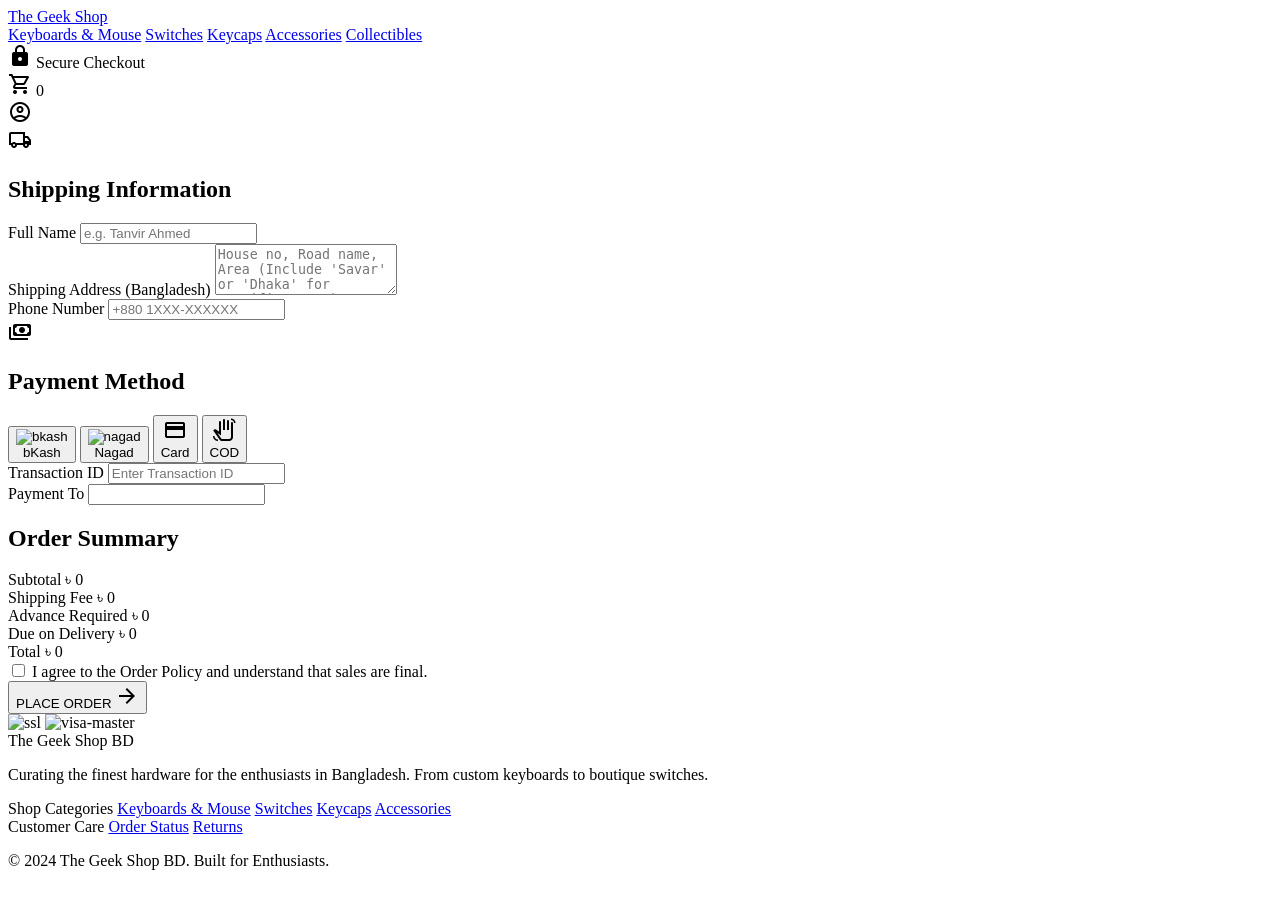
==== checkout.html @ cfc339fc "Add files via upload" ====
<!DOCTYPE html>

<html class="dark" lang="en"><head>
<meta charset="utf-8"/>
<meta content="width=device-width, initial-scale=1.0" name="viewport"/>
<link href="https://fonts.googleapis.com/css2?family=Space+Grotesk:wght@300;400;500;600;700&amp;family=Inter:wght@300;400;500;600;700&amp;display=swap" rel="stylesheet"/>
<link href="https://fonts.googleapis.com/css2?family=Material+Symbols+Outlined:wght,FILL@100..700,0..1&amp;display=swap" rel="stylesheet"/>
<script src="https://cdn.tailwindcss.com?plugins=forms,container-queries"></script>
<script id="tailwind-config">
      tailwind.config = {
        darkMode: "class",
        theme: {
          extend: {
            colors: {
              "on-secondary": "#00363f",
              "primary-container": "#bd00ff",
              "surface-bright": "#393939",
              "tertiary": "#c4c5db",
              "surface-dim": "#131313",
              "inverse-on-surface": "#313030",
              "surface-container-low": "#1c1b1b",
              "background": "#131313",
              "on-secondary-fixed-variant": "#004e5a",
              "on-error-container": "#ffdad6",
              "on-tertiary-fixed": "#181a2b",
              "surface-container-lowest": "#0e0e0e",
              "on-tertiary-container": "#fffeff",
              "on-secondary-fixed": "#001f25",
              "tertiary-fixed-dim": "#c4c5db",
              "tertiary-fixed": "#e1e1f7",
              "error-container": "#93000a",
              "primary": "#ecb2ff",
              "surface-container": "#20201f",
              "primary-fixed": "#f8d8ff",
              "inverse-primary": "#9900cf",
              "secondary-fixed": "#a5eeff",
              "on-primary-fixed-variant": "#74009f",
              "on-secondary-container": "#005f6d",
              "on-background": "#e5e2e1",
              "on-surface-variant": "#d4c0d7",
              "primary-fixed-dim": "#ecb2ff",
              "on-primary-fixed": "#320047",
              "secondary": "#b9f1ff",
              "outline-variant": "#514255",
              "surface-container-high": "#2a2a2a",
              "surface-container-highest": "#353535",
              "inverse-surface": "#e5e2e1",
              "surface-variant": "#353535",
              "surface-tint": "#ecb2ff",
              "secondary-fixed-dim": "#00daf8",
              "secondary-container": "#00e0ff",
              "on-surface": "#e5e2e1",
              "on-primary-container": "#ffffff",
              "on-tertiary-fixed-variant": "#444558",
              "error": "#ffb4ab",
              "on-error": "#690005",
              "on-primary": "#520071",
              "outline": "#9d8ba0",
              "on-tertiary": "#2d2f40",
              "surface": "#131313",
              "tertiary-container": "#737488"
            },
            fontFamily: {
              "headline": ["Space Grotesk"],
              "body": ["Inter"],
              "label": ["Inter"]
            },
            borderRadius: {"DEFAULT": "0.25rem", "lg": "0.5rem", "xl": "0.75rem", "full": "9999px"},
          },
        },
      }
    </script>
<style>
      .material-symbols-outlined {
        font-variation-settings: 'FILL' 0, 'wght' 400, 'GRAD' 0, 'opsz' 24;
      }
      ::-webkit-scrollbar { width: 6px; }
      ::-webkit-scrollbar-track { background: #131313; }
      ::-webkit-scrollbar-thumb { background: #353535; border-radius: 10px; }
      
      .payment-method-btn.active {
        border-color: #ecb2ff !important;
        border-width: 2px !important;
      }
      .payment-method-btn.active span.material-symbols-outlined,
      .payment-method-btn.active span.text-xs {
        color: #ecb2ff !important;
      }
    </style>
</head>
<body class="bg-background text-on-background font-body antialiased">
<nav class="fixed top-0 w-full z-50 bg-[#131313]/60 backdrop-blur-xl bg-gradient-to-b from-[#1c1b1b] to-transparent shadow-[0px_20px_40px_rgba(0,0,0,0.4)]">
<div class="flex items-center justify-between px-8 py-4 max-w-[1440px] mx-auto">
<div class="flex items-center gap-12">
<a class="text-2xl font-bold tracking-tighter text-[#ecb2ff] font-headline" href="/">The Geek Shop</a>
<div class="hidden lg:flex items-center gap-6 font-['Space_Grotesk'] tracking-tight">
<a class="text-gray-400 hover:text-white transition-colors" href="#">Keyboards &amp; Mouse</a>
<a class="text-gray-400 hover:text-white transition-colors" href="#">Switches</a>
<a class="text-gray-400 hover:text-white transition-colors" href="#">Keycaps</a>
<a class="text-gray-400 hover:text-white transition-colors" href="#">Accessories</a>
<a class="text-gray-400 hover:text-white transition-colors" href="#">Collectibles</a>
</div>
</div>
<div class="flex items-center gap-6 text-[#ecb2ff]">
<div class="hidden sm:flex items-center gap-2 px-3 py-1 bg-surface-container-highest rounded-full text-xs uppercase tracking-widest font-label border border-outline-variant/15">
<span class="material-symbols-outlined text-sm" style="font-variation-settings: 'FILL' 1;">lock</span>
                    Secure Checkout
                </div>
<div class="flex items-center gap-4">
<div class="relative cursor-pointer group" id="cart-link">
<span class="material-symbols-outlined hover:text-[#b9f1ff] transition-all duration-300 active:scale-95">shopping_cart</span>
<span class="absolute -top-2 -right-2 bg-primary text-on-primary text-[10px] font-bold rounded-full w-4 h-4 flex items-center justify-center" id="cart-count">0</span>
</div>
<span class="material-symbols-outlined cursor-pointer hover:text-[#b9f1ff] transition-all duration-300 active:scale-95">account_circle</span>
</div>
</div>
</div>
</nav>
<main class="pt-28 pb-20 px-4 md:px-8 max-w-[1200px] mx-auto min-h-screen">
<form class="grid grid-cols-1 lg:grid-cols-12 gap-8 items-start" id="main-checkout-form">
<div class="lg:col-span-7 space-y-8">
<!-- Shipping Information -->
<section class="bg-surface-container-low p-8 rounded-xl relative overflow-hidden">
<div class="flex items-center gap-3 mb-8">
<div class="w-8 h-8 rounded-full bg-primary/10 flex items-center justify-center text-primary">
<span class="material-symbols-outlined text-lg">local_shipping</span>
</div>
<h2 class="text-xl font-headline font-bold tracking-tight">Shipping Information</h2>
</div>
<div class="grid grid-cols-1 md:grid-cols-2 gap-6">
<div class="md:col-span-2">
<label class="block text-xs font-label uppercase tracking-widest text-on-surface-variant mb-2">Full Name</label>
<input class="w-full bg-surface-container-lowest border-none focus:ring-1 focus:ring-secondary rounded-lg px-4 py-3 text-on-surface placeholder:text-outline/50 transition-all" id="co-name" placeholder="e.g. Tanvir Ahmed" required="" type="text"/>
</div>
<div class="md:col-span-2">
<label class="block text-xs font-label uppercase tracking-widest text-on-surface-variant mb-2">Shipping Address (Bangladesh)</label>
<textarea class="w-full bg-surface-container-lowest border-none focus:ring-1 focus:ring-secondary rounded-lg px-4 py-3 text-on-surface placeholder:text-outline/50 transition-all" id="co-address" placeholder="House no, Road name, Area (Include 'Savar' or 'Dhaka' for specific rates)" required="" rows="3"></textarea>
</div>
<div>
<label class="block text-xs font-label uppercase tracking-widest text-on-surface-variant mb-2">Phone Number</label>
<input class="w-full bg-surface-container-lowest border-none focus:ring-1 focus:ring-secondary rounded-lg px-4 py-3 text-on-surface placeholder:text-outline/50 transition-all" id="co-phone" placeholder="+880 1XXX-XXXXXX" required="" type="tel"/>
</div>
</div>
</section>
<!-- Payment Method -->
<section class="bg-surface-container-low p-8 rounded-xl">
<div class="flex items-center gap-3 mb-8">
<div class="w-8 h-8 rounded-full bg-primary/10 flex items-center justify-center text-primary">
<span class="material-symbols-outlined text-lg">payments</span>
</div>
<h2 class="text-xl font-headline font-bold tracking-tight">Payment Method</h2>
</div>
<div class="grid grid-cols-2 md:grid-cols-4 gap-4 mb-6">
<button class="payment-method-btn flex flex-col items-center gap-3 p-4 bg-surface-container-lowest rounded-xl border border-outline-variant/15 hover:border-primary transition-all group" data-method="Bkash" type="button">
<div class="w-12 h-12 bg-white/5 rounded-lg flex items-center justify-center overflow-hidden">
<img alt="bkash" class="h-6 object-contain" src="https://lh3.googleusercontent.com/aida-public/[base64]"/>
</div>
<span class="text-xs font-label uppercase tracking-widest text-on-surface-variant group-hover:text-primary">bKash</span>
</button>
<button class="payment-method-btn flex flex-col items-center gap-3 p-4 bg-surface-container-lowest rounded-xl border border-outline-variant/15 hover:border-primary transition-all group" data-method="Nagad" type="button">
<div class="w-12 h-12 bg-white/5 rounded-lg flex items-center justify-center overflow-hidden">
<img alt="nagad" class="h-6 object-contain" src="https://lh3.googleusercontent.com/aida-public/[base64]"/>
</div>
<span class="text-xs font-label uppercase tracking-widest text-on-surface-variant group-hover:text-primary">Nagad</span>
</button>
<button class="payment-method-btn flex flex-col items-center gap-3 p-4 bg-surface-container-lowest rounded-xl border border-outline-variant/15 hover:border-primary transition-all group" data-method="Card" type="button">
<div class="w-12 h-12 bg-white/5 rounded-lg flex items-center justify-center">
<span class="material-symbols-outlined text-3xl text-on-surface-variant group-hover:text-primary">credit_card</span>
</div>
<span class="text-xs font-label uppercase tracking-widest text-on-surface-variant group-hover:text-primary">Card</span>
</button>
<button class="payment-method-btn flex flex-col items-center gap-3 p-4 bg-surface-container-lowest rounded-xl border border-outline-variant/15 hover:border-primary transition-all group" data-method="Cash on Delivery" type="button">
<div class="w-12 h-12 bg-white/5 rounded-lg flex items-center justify-center">
<span class="material-symbols-outlined text-3xl text-on-surface-variant group-hover:text-primary">hand_gesture</span>
</div>
<span class="text-xs font-label uppercase tracking-widest text-on-surface-variant group-hover:text-primary">COD</span>
</button>
</div>
<!-- Payment Transaction Details -->
<div class="space-y-4 pt-4 border-t border-outline-variant/10 hidden" id="payment-details">
<div class="bg-surface-container-lowest p-4 rounded-lg text-sm text-on-surface-variant border-l-2 border-primary" id="payment-instruction">
<!-- JS Inject Instruction here -->
</div>
<div class="grid grid-cols-1 md:grid-cols-2 gap-4">
<div>
<label class="block text-[10px] font-label uppercase tracking-widest text-on-surface-variant mb-1">Transaction ID</label>
<input class="w-full bg-surface-container-lowest border border-outline-variant/20 rounded-lg px-4 py-2 text-sm focus:ring-1 focus:ring-primary outline-none" id="co-txn" placeholder="Enter Transaction ID"/>
</div>
<div>
<label class="block text-[10px] font-label uppercase tracking-widest text-on-surface-variant mb-1">Payment To</label>
<input class="w-full bg-surface-container-lowest/50 border border-outline-variant/10 rounded-lg px-4 py-2 text-sm text-outline cursor-not-allowed" id="co-payment-number" readonly="" type="text"/>
</div>
</div>
</div>
</section>
</div>
<aside class="lg:col-span-5 sticky top-28">
<div class="bg-surface-container-low rounded-xl p-8 border border-outline-variant/10">
<h2 class="text-xl font-headline font-bold tracking-tight mb-8">Order Summary</h2>
<div class="space-y-6 mb-8 max-h-[400px] overflow-y-auto pr-2" id="checkout-items-list">
<!-- Dynamic Cart Items Inject -->
</div>
<div class="space-y-4 pt-8 border-t border-outline-variant/10">
<div class="flex justify-between items-center text-sm">
<span class="text-on-surface-variant">Subtotal</span>
<span class="text-on-surface" id="co-subtotal-display">৳ 0</span>
</div>
<div class="flex justify-between items-center text-sm">
<span class="text-on-surface-variant">Shipping Fee</span>
<span class="text-on-surface" id="co-shipping-display">৳ 0</span>
</div>
<div class="flex justify-between items-center text-sm hidden" id="pay-now-row">
<span class="text-primary font-bold">Advance Required</span>
<span class="text-primary font-bold" id="co-pay-now-display">৳ 0</span>
</div>
<div class="flex justify-between items-center text-sm hidden" id="due-row">
<span class="text-on-surface-variant italic">Due on Delivery</span>
<span class="text-on-surface italic" id="co-due-display">৳ 0</span>
</div>
<div class="flex justify-between items-center pt-4 border-t border-outline-variant/30">
<span class="font-headline text-lg font-bold">Total</span>
<span class="font-headline text-2xl font-bold text-primary" id="co-total-display">৳ 0</span>
</div>
</div>
<div class="mt-8 flex items-start gap-3">
<input class="mt-1 w-4 h-4 rounded bg-surface-container-lowest border-outline-variant text-primary focus:ring-primary" id="co-policy" required="" type="checkbox"/>
<label class="text-[10px] text-on-surface-variant uppercase tracking-widest leading-relaxed" for="co-policy">
                            I agree to the <span class="underline cursor-pointer hover:text-primary transition-colors">Order Policy</span> and understand that sales are final.
                        </label>
</div>
<button class="w-full mt-6 py-4 bg-gradient-to-r from-primary to-primary-container rounded-lg font-headline font-bold text-on-primary-container tracking-wider flex items-center justify-center gap-2 active:scale-95 transition-all shadow-[0_0_20px_rgba(189,0,255,0.3)] disabled:opacity-50 disabled:cursor-not-allowed" id="place-order-btn" type="submit">
                        PLACE ORDER
                        <span class="material-symbols-outlined">arrow_forward</span>
</button>
</div>
<div class="mt-4 flex items-center justify-center gap-6 opacity-40 grayscale hover:grayscale-0 hover:opacity-100 transition-all duration-500">
<img alt="ssl" class="h-6" src="https://lh3.googleusercontent.com/aida-public/[base64]"/>
<img alt="visa-master" class="h-4" src="https://lh3.googleusercontent.com/aida-public/[base64]"/>
</div>
</aside>
</form>
</main>
<footer class="w-full py-12 px-8 bg-[#1c1b1b] border-t border-[#353535]/20">
<div class="max-w-[1440px] mx-auto grid grid-cols-1 md:grid-cols-3 gap-8 w-full">
<div class="space-y-4">
<div class="text-[#ecb2ff] font-headline font-bold tracking-tighter text-xl">The Geek Shop BD</div>
<p class="text-gray-500 text-xs leading-relaxed max-w-xs">
                    Curating the finest hardware for the enthusiasts in Bangladesh. From custom keyboards to boutique switches.
                </p>
</div>
<div class="flex flex-col gap-3 font-['Inter'] text-sm uppercase tracking-widest">
<span class="text-[#b9f1ff] font-bold mb-2">Shop Categories</span>
<a class="text-gray-500 hover:text-white transition-colors" href="#">Keyboards &amp; Mouse</a>
<a class="text-gray-500 hover:text-white transition-colors" href="#">Switches</a>
<a class="text-gray-500 hover:text-white transition-colors" href="#">Keycaps</a>
<a class="text-gray-500 hover:text-white transition-colors" href="#">Accessories</a>
</div>
<div class="flex flex-col gap-3 font-['Inter'] text-sm uppercase tracking-widest">
<span class="text-[#b9f1ff] font-bold mb-2">Customer Care</span>
<a class="text-gray-500 hover:text-white transition-colors" href="#">Order Status</a>
<a class="text-gray-500 hover:text-white transition-colors" href="#">Returns</a>
<p class="pt-8 text-gray-600 text-[10px]">© 2024 The Geek Shop BD. Built for Enthusiasts.</p>
</div>
</div>
</footer>
<!-- Configuration Script -->
<script src="config.js"></script>
<script type="module">
        import { initializeApp } from 'https://www.gstatic.com/firebasejs/9.23.0/firebase-app.js';
        import { getFirestore, collection, getDocs, addDoc, doc, runTransaction } from 'https://www.gstatic.com/firebasejs/9.23.0/firebase-firestore.js';
        
        // Use configuration from config.js instead of inline values
        const firebaseConfig = window.FIREBASE_CONFIG;
        const BKASH_NUMBER = window.APP_CONFIG?.BKASH_NUMBER || '017XXXXXXXX';
        const COD_NUMBER = window.APP_CONFIG?.COD_NUMBER || '018XXXXXXXX';

        // Initialize Firebase
        const app = initializeApp(firebaseConfig);
        const db = getFirestore(app);

        // --- DATA STORE LOGIC ---
        function getCart() {
            const cart = localStorage.getItem('cart');
            if (!cart || JSON.parse(cart).length === 0) {
                return [
                    { id: 'prod_1', name: 'Vortex Series GT-8 75% Mechanical Keyboard', color: 'Yellow Switches', price: 8500, qty: 1, image: 'https://lh3.googleusercontent.com/aida-public/[base64]' },
                    { id: 'prod_2', name: 'Botanical Theme PBT Dye-Sub Keycaps', color: '134 Keys', price: 3200, qty: 1, image: 'https://lh3.googleusercontent.com/aida-public/[base64]' }
                ];
            }
            return JSON.parse(cart);
        }

        let selectedPaymentMethod = '';
        let hasPreOrder = false;

        function calculateDeliveryFee(address) {
            const lowerAddr = address.toLowerCase();
            if (lowerAddr.includes("savar")) return 70;
            else if (lowerAddr.includes("dhaka")) return 110;
            return 150;
        }

        function updateSummary() {
            const cart = getCart();
            const listContainer = document.getElementById('checkout-items-list');
            const address = document.getElementById('co-address').value;
            
            listContainer.innerHTML = '';
            let subtotal = 0;
            
            cart.forEach(item => {
                subtotal += item.price * item.qty;
                const div = document.createElement('div');
                div.className = 'flex items-center gap-4';
                div.innerHTML = `
                    <div class="w-16 h-16 rounded-lg bg-surface-container-lowest flex-shrink-0 border border-outline-variant/10 overflow-hidden">
                        <img src="${item.image}" class="w-full h-full object-cover">
                    </div>
                    <div class="flex-grow">
                        <h3 class="font-medium text-xs line-clamp-1">${item.name}</h3>
                        <p class="text-[10px] text-on-surface-variant mt-1 italic">${item.color}</p>
                        <p class="text-secondary font-headline mt-1 text-sm">৳ ${item.price.toLocaleString()}</p>
                    </div>
                `;
                listContainer.appendChild(div);
            });

            const deliveryFee = calculateDeliveryFee(address);
            const total = subtotal + deliveryFee;

            document.getElementById('co-subtotal-display').textContent = `৳ ${subtotal.toLocaleString()}`;
            document.getElementById('co-shipping-display').textContent = `৳ ${deliveryFee.toLocaleString()}`;
            document.getElementById('co-total-display').textContent = `৳ ${total.toLocaleString()}`;
            document.getElementById('cart-count').textContent = cart.reduce((s, i) => s + i.qty, 0);

            const payNowRow = document.getElementById('pay-now-row');
            const dueRow = document.getElementById('due-row');
            const payNowDisplay = document.getElementById('co-pay-now-display');
            const dueDisplay = document.getElementById('co-due-display');

            if (hasPreOrder) {
                const upfront = Math.round((subtotal * 0.25) / 5) * 5;
                payNowRow.classList.remove('hidden');
                dueRow.classList.remove('hidden');
                payNowDisplay.textContent = `৳ ${upfront.toLocaleString()}`;
                dueDisplay.textContent = `৳ ${(total - upfront).toLocaleString()}`;
            } else if (selectedPaymentMethod === 'Cash on Delivery') {
                payNowRow.classList.remove('hidden');
                dueRow.classList.remove('hidden');
                payNowDisplay.textContent = `৳ ${deliveryFee.toLocaleString()}`;
                dueDisplay.textContent = `৳ ${subtotal.toLocaleString()}`;
            } else {
                payNowRow.classList.add('hidden');
                dueRow.classList.add('hidden');
            }
        }

        const paymentBtns = document.querySelectorAll('.payment-method-btn');
        paymentBtns.forEach(btn => {
            btn.addEventListener('click', () => {
                paymentBtns.forEach(b => b.classList.remove('active'));
                btn.classList.add('active');
                selectedPaymentMethod = btn.dataset.method;
                
                const details = document.getElementById('payment-details');
                const instruction = document.getElementById('payment-instruction');
                const numberInput = document.getElementById('co-payment-number');
                const txnInput = document.getElementById('co-txn');

                details.classList.remove('hidden');
                
                if (selectedPaymentMethod === 'Bkash' || selectedPaymentMethod === 'Nagad') {
                    instruction.textContent = `Please send the full amount to our official ${selectedPaymentMethod} Personal number below. Then enter the Transaction ID to confirm.`;
                    numberInput.value = BKASH_NUMBER;
                    txnInput.required = true;
                } else if (selectedPaymentMethod === 'Cash on Delivery') {
                    const fee = calculateDeliveryFee(document.getElementById('co-address').value);
                    instruction.textContent = `Please pay the Delivery Charge (৳ ${fee}) to our ${selectedPaymentMethod} number ${COD_NUMBER} to confirm. Remaining balance will be collected on delivery.`;
                    numberInput.value = COD_NUMBER;
                    txnInput.required = true;
                } else {
                    instruction.textContent = `Card payment is currently under maintenance. Please use bKash or Cash on Delivery.`;
                    numberInput.value = 'N/A';
                    txnInput.required = false;
                }
                
                updateSummary();
            });
        });

        document.getElementById('co-address').addEventListener('input', updateSummary);
        
        document.getElementById('main-checkout-form').addEventListener('submit', async (e) => {
            e.preventDefault();
            if (!selectedPaymentMethod) {
                alert('Please select a payment method');
                return;
            }
            
            const btn = document.getElementById('place-order-btn');
            btn.disabled = true;
            btn.innerHTML = `<span class="material-symbols-outlined animate-spin">refresh</span> PROCESSING...`;

            const cart = getCart();
            const address = document.getElementById('co-address').value;
            const deliveryFee = calculateDeliveryFee(address);
            let subtotal = 0;
            const items = cart.map(item => {
                subtotal += item.price * item.qty;
                return {
                    productId: item.id,
                    productName: item.name,
                    color: item.color || '',
                    unitPrice: item.price,
                    quantity: item.qty
                };
            });

            const total = subtotal + deliveryFee;
            const paid = selectedPaymentMethod === 'Cash on Delivery' ? deliveryFee : (hasPreOrder ? Math.round((subtotal * 0.25) / 5) * 5 : total);
            const due = total - paid;

            const orderData = {
                timeISO: new Date().toISOString(),
                items,
                deliveryFee,
                total,
                paid,
                due,
                customerName: document.getElementById('co-name').value.trim(),
                phone: document.getElementById('co-phone').value.trim(),
                address: address.trim(),
                paymentMethod: selectedPaymentMethod,
                paymentNumber: document.getElementById('co-payment-number').value,
                transactionId: document.getElementById('co-txn').value.trim().toUpperCase(),
                status: 'Pending'
            };

            try {
                await runTransaction(db, async (transaction) => {
                    const newOrderRef = doc(collection(db, 'orders'));
                    transaction.set(newOrderRef, orderData);
                });

                alert('Success! Your order has been placed.');
                localStorage.removeItem('cart');
                window.location.href = '/'; 
            } catch (err) {
                console.error('Order placement failed:', err);
                alert('Order placement failed: ' + err.message);
                btn.disabled = false;
                btn.innerHTML = `PLACE ORDER <span class="material-symbols-outlined">arrow_forward</span>`;
            }
        });

        updateSummary();
    </script>
</body></html>
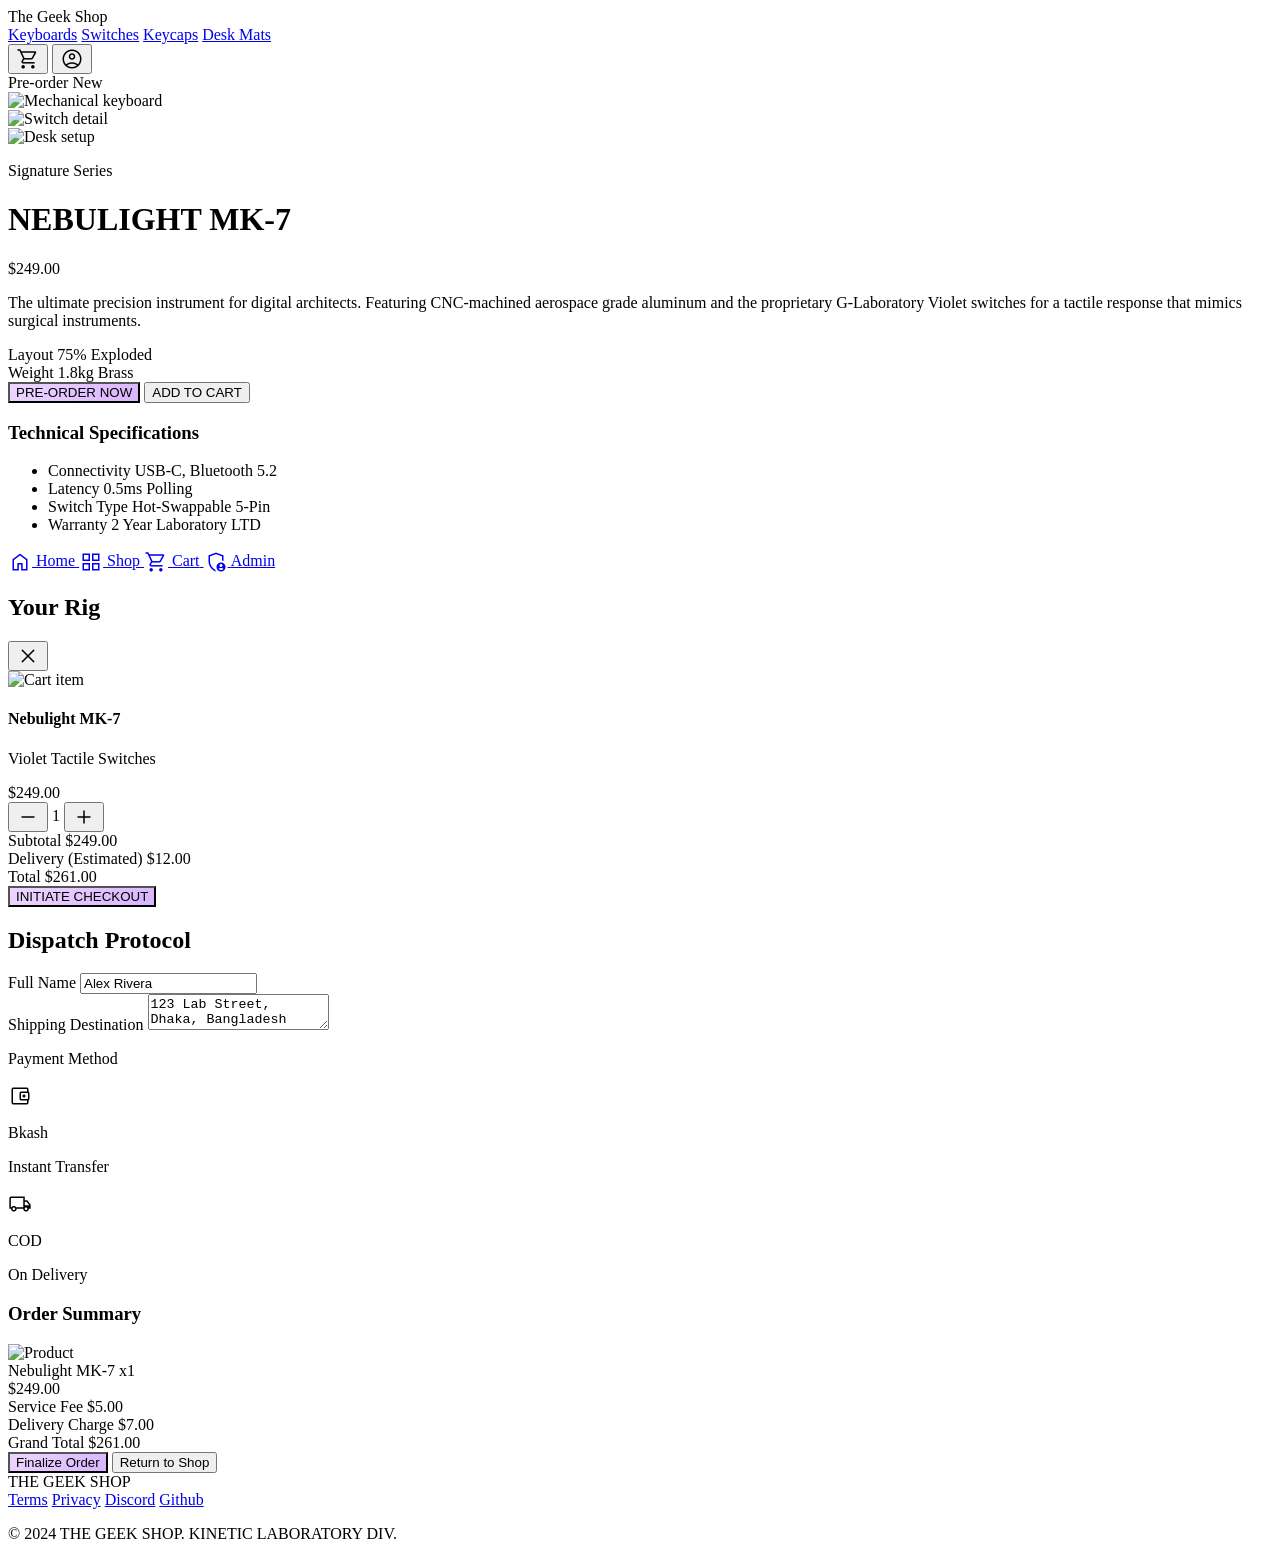
==== commit 63d0c99e: "Add files via upload" ====
--- a/checkout.html
+++ b/checkout.html
@@ -3,456 +3,340 @@
 <html class="dark" lang="en"><head>
 <meta charset="utf-8"/>
 <meta content="width=device-width, initial-scale=1.0" name="viewport"/>
-<link href="https://fonts.googleapis.com/css2?family=Space+Grotesk:wght@300;400;500;600;700&amp;family=Inter:wght@300;400;500;600;700&amp;display=swap" rel="stylesheet"/>
+<link href="https://fonts.googleapis.com" rel="preconnect"/>
+<link crossorigin="" href="https://fonts.gstatic.com" rel="preconnect"/>
+<link href="https://fonts.googleapis.com/css2?family=Inter:wght@300;400;500;600;700&amp;family=Space+Grotesk:wght@300;400;500;600;700&amp;display=swap" rel="stylesheet"/>
+<link href="https://fonts.googleapis.com/css2?family=Material+Symbols+Outlined:wght,FILL@100..700,0..1&amp;display=swap" rel="stylesheet"/>
 <link href="https://fonts.googleapis.com/css2?family=Material+Symbols+Outlined:wght,FILL@100..700,0..1&amp;display=swap" rel="stylesheet"/>
 <script src="https://cdn.tailwindcss.com?plugins=forms,container-queries"></script>
 <script id="tailwind-config">
-      tailwind.config = {
-        darkMode: "class",
-        theme: {
-          extend: {
-            colors: {
-              "on-secondary": "#00363f",
-              "primary-container": "#bd00ff",
-              "surface-bright": "#393939",
-              "tertiary": "#c4c5db",
-              "surface-dim": "#131313",
-              "inverse-on-surface": "#313030",
-              "surface-container-low": "#1c1b1b",
-              "background": "#131313",
-              "on-secondary-fixed-variant": "#004e5a",
-              "on-error-container": "#ffdad6",
-              "on-tertiary-fixed": "#181a2b",
-              "surface-container-lowest": "#0e0e0e",
-              "on-tertiary-container": "#fffeff",
-              "on-secondary-fixed": "#001f25",
-              "tertiary-fixed-dim": "#c4c5db",
-              "tertiary-fixed": "#e1e1f7",
-              "error-container": "#93000a",
-              "primary": "#ecb2ff",
-              "surface-container": "#20201f",
-              "primary-fixed": "#f8d8ff",
-              "inverse-primary": "#9900cf",
-              "secondary-fixed": "#a5eeff",
-              "on-primary-fixed-variant": "#74009f",
-              "on-secondary-container": "#005f6d",
-              "on-background": "#e5e2e1",
-              "on-surface-variant": "#d4c0d7",
-              "primary-fixed-dim": "#ecb2ff",
-              "on-primary-fixed": "#320047",
-              "secondary": "#b9f1ff",
-              "outline-variant": "#514255",
-              "surface-container-high": "#2a2a2a",
-              "surface-container-highest": "#353535",
-              "inverse-surface": "#e5e2e1",
-              "surface-variant": "#353535",
-              "surface-tint": "#ecb2ff",
-              "secondary-fixed-dim": "#00daf8",
-              "secondary-container": "#00e0ff",
-              "on-surface": "#e5e2e1",
-              "on-primary-container": "#ffffff",
-              "on-tertiary-fixed-variant": "#444558",
-              "error": "#ffb4ab",
-              "on-error": "#690005",
-              "on-primary": "#520071",
-              "outline": "#9d8ba0",
-              "on-tertiary": "#2d2f40",
-              "surface": "#131313",
-              "tertiary-container": "#737488"
+        tailwind.config = {
+            darkMode: "class",
+            theme: {
+                extend: {
+                    "colors": {
+                        "surface-bright": "#323949",
+                        "surface-container": "#191f2f",
+                        "on-error-container": "#ffdad6",
+                        "on-tertiary-fixed-variant": "#404758",
+                        "surface-variant": "#2e3545",
+                        "tertiary": "#d8def3",
+                        "surface-container-low": "#141b2b",
+                        "inverse-on-surface": "#293040",
+                        "on-primary-fixed": "#29074a",
+                        "error-container": "#93000a",
+                        "inverse-surface": "#dce2f7",
+                        "error": "#ffb4ab",
+                        "surface-container-highest": "#2e3545",
+                        "on-primary-fixed-variant": "#573878",
+                        "primary-fixed-dim": "#dbb8ff",
+                        "surface": "#0c1322",
+                        "primary-container": "#d8b4fe",
+                        "surface-tint": "#dbb8ff",
+                        "surface-container-high": "#232a3a",
+                        "outline": "#968e9a",
+                        "on-primary-container": "#604283",
+                        "background": "#0c1322",
+                        "outline-variant": "#4a454f",
+                        "on-tertiary": "#293040",
+                        "surface-container-lowest": "#070e1d",
+                        "on-surface": "#dce2f7",
+                        "primary": "#ecd7ff",
+                        "tertiary-container": "#bcc2d7",
+                        "on-tertiary-container": "#495061",
+                        "on-tertiary-fixed": "#141b2b",
+                        "on-error": "#690005",
+                        "secondary-container": "#444558",
+                        "on-secondary-fixed": "#181a2b",
+                        "on-background": "#dce2f7",
+                        "on-secondary-container": "#b3b3c9",
+                        "on-secondary-fixed-variant": "#444558",
+                        "on-surface-variant": "#cdc3d0",
+                        "secondary": "#c4c5db",
+                        "tertiary-fixed-dim": "#c0c6db",
+                        "primary-fixed": "#efdbff",
+                        "on-secondary": "#2d2f40",
+                        "inverse-primary": "#6f5092",
+                        "on-primary": "#3f2160",
+                        "surface-dim": "#0c1322",
+                        "secondary-fixed": "#e1e1f7",
+                        "tertiary-fixed": "#dce2f7",
+                        "secondary-fixed-dim": "#c4c5db"
+                    },
+                    "borderRadius": {
+                        "DEFAULT": "0.125rem",
+                        "lg": "0.25rem",
+                        "xl": "0.5rem",
+                        "full": "0.75rem"
+                    },
+                    "fontFamily": {
+                        "headline": ["Space Grotesk"],
+                        "body": ["Inter"],
+                        "label": ["Inter"]
+                    }
+                },
             },
-            fontFamily: {
-              "headline": ["Space Grotesk"],
-              "body": ["Inter"],
-              "label": ["Inter"]
-            },
-            borderRadius: {"DEFAULT": "0.25rem", "lg": "0.5rem", "xl": "0.75rem", "full": "9999px"},
-          },
-        },
-      }
+        }
     </script>
 <style>
-      .material-symbols-outlined {
-        font-variation-settings: 'FILL' 0, 'wght' 400, 'GRAD' 0, 'opsz' 24;
-      }
-      ::-webkit-scrollbar { width: 6px; }
-      ::-webkit-scrollbar-track { background: #131313; }
-      ::-webkit-scrollbar-thumb { background: #353535; border-radius: 10px; }
-      
-      .payment-method-btn.active {
-        border-color: #ecb2ff !important;
-        border-width: 2px !important;
-      }
-      .payment-method-btn.active span.material-symbols-outlined,
-      .payment-method-btn.active span.text-xs {
-        color: #ecb2ff !important;
-      }
+        .material-symbols-outlined {
+            font-variation-settings: 'FILL' 0, 'wght' 300, 'GRAD' 0, 'opsz' 24;
+            display: inline-block;
+            vertical-align: middle;
+        }
+        .glass-panel {
+            background: rgba(12, 19, 34, 0.6);
+            backdrop-filter: blur(12px);
+        }
+        .signature-gradient {
+            background: linear-gradient(135deg, #ecd7ff 0%, #d8b4fe 100%);
+        }
+        ::-webkit-scrollbar { width: 6px; }
+        ::-webkit-scrollbar-track { background: #0c1322; }
+        ::-webkit-scrollbar-thumb { background: #2e3545; border-radius: 10px; }
     </style>
 </head>
-<body class="bg-background text-on-background font-body antialiased">
-<nav class="fixed top-0 w-full z-50 bg-[#131313]/60 backdrop-blur-xl bg-gradient-to-b from-[#1c1b1b] to-transparent shadow-[0px_20px_40px_rgba(0,0,0,0.4)]">
-<div class="flex items-center justify-between px-8 py-4 max-w-[1440px] mx-auto">
-<div class="flex items-center gap-12">
-<a class="text-2xl font-bold tracking-tighter text-[#ecb2ff] font-headline" href="/">The Geek Shop</a>
-<div class="hidden lg:flex items-center gap-6 font-['Space_Grotesk'] tracking-tight">
-<a class="text-gray-400 hover:text-white transition-colors" href="#">Keyboards &amp; Mouse</a>
-<a class="text-gray-400 hover:text-white transition-colors" href="#">Switches</a>
-<a class="text-gray-400 hover:text-white transition-colors" href="#">Keycaps</a>
-<a class="text-gray-400 hover:text-white transition-colors" href="#">Accessories</a>
-<a class="text-gray-400 hover:text-white transition-colors" href="#">Collectibles</a>
-</div>
-</div>
-<div class="flex items-center gap-6 text-[#ecb2ff]">
-<div class="hidden sm:flex items-center gap-2 px-3 py-1 bg-surface-container-highest rounded-full text-xs uppercase tracking-widest font-label border border-outline-variant/15">
-<span class="material-symbols-outlined text-sm" style="font-variation-settings: 'FILL' 1;">lock</span>
-                    Secure Checkout
-                </div>
-<div class="flex items-center gap-4">
-<div class="relative cursor-pointer group" id="cart-link">
-<span class="material-symbols-outlined hover:text-[#b9f1ff] transition-all duration-300 active:scale-95">shopping_cart</span>
-<span class="absolute -top-2 -right-2 bg-primary text-on-primary text-[10px] font-bold rounded-full w-4 h-4 flex items-center justify-center" id="cart-count">0</span>
-</div>
-<span class="material-symbols-outlined cursor-pointer hover:text-[#b9f1ff] transition-all duration-300 active:scale-95">account_circle</span>
-</div>
-</div>
+<body class="bg-background text-on-surface font-body selection:bg-primary-container selection:text-on-primary-container">
+<!-- Top Navigation Shell -->
+<header class="bg-[#0c1322]/60 backdrop-blur-xl docked full-width top-0 sticky bg-slate-900/50 z-50">
+<nav class="flex justify-between items-center px-8 py-4 w-full max-w-screen-2xl mx-auto z-50">
+<div class="font-['Space_Grotesk'] text-2xl font-bold tracking-tighter text-transparent bg-clip-text bg-gradient-to-br from-purple-200 to-purple-400">
+                The Geek Shop
+            </div>
+<div class="hidden md:flex gap-8 items-center font-['Space_Grotesk'] tracking-tight">
+<a class="text-purple-300 border-b-2 border-purple-400 pb-1 hover:text-purple-200 transition-colors" href="#">Keyboards</a>
+<a class="text-slate-400 hover:text-purple-200 transition-colors" href="#">Switches</a>
+<a class="text-slate-400 hover:text-purple-200 transition-colors" href="#">Keycaps</a>
+<a class="text-slate-400 hover:text-purple-200 transition-colors" href="#">Desk Mats</a>
+</div>
+<div class="flex items-center gap-6">
+<button class="material-symbols-outlined text-purple-300 hover:text-purple-200 transition-colors Active: scale-95 duration-150">shopping_cart</button>
+<button class="material-symbols-outlined text-purple-300 hover:text-purple-200 transition-colors Active: scale-95 duration-150">account_circle</button>
 </div>
 </nav>
-<main class="pt-28 pb-20 px-4 md:px-8 max-w-[1200px] mx-auto min-h-screen">
-<form class="grid grid-cols-1 lg:grid-cols-12 gap-8 items-start" id="main-checkout-form">
-<div class="lg:col-span-7 space-y-8">
-<!-- Shipping Information -->
-<section class="bg-surface-container-low p-8 rounded-xl relative overflow-hidden">
-<div class="flex items-center gap-3 mb-8">
-<div class="w-8 h-8 rounded-full bg-primary/10 flex items-center justify-center text-primary">
-<span class="material-symbols-outlined text-lg">local_shipping</span>
-</div>
-<h2 class="text-xl font-headline font-bold tracking-tight">Shipping Information</h2>
-</div>
-<div class="grid grid-cols-1 md:grid-cols-2 gap-6">
-<div class="md:col-span-2">
-<label class="block text-xs font-label uppercase tracking-widest text-on-surface-variant mb-2">Full Name</label>
-<input class="w-full bg-surface-container-lowest border-none focus:ring-1 focus:ring-secondary rounded-lg px-4 py-3 text-on-surface placeholder:text-outline/50 transition-all" id="co-name" placeholder="e.g. Tanvir Ahmed" required="" type="text"/>
-</div>
-<div class="md:col-span-2">
-<label class="block text-xs font-label uppercase tracking-widest text-on-surface-variant mb-2">Shipping Address (Bangladesh)</label>
-<textarea class="w-full bg-surface-container-lowest border-none focus:ring-1 focus:ring-secondary rounded-lg px-4 py-3 text-on-surface placeholder:text-outline/50 transition-all" id="co-address" placeholder="House no, Road name, Area (Include 'Savar' or 'Dhaka' for specific rates)" required="" rows="3"></textarea>
-</div>
-<div>
-<label class="block text-xs font-label uppercase tracking-widest text-on-surface-variant mb-2">Phone Number</label>
-<input class="w-full bg-surface-container-lowest border-none focus:ring-1 focus:ring-secondary rounded-lg px-4 py-3 text-on-surface placeholder:text-outline/50 transition-all" id="co-phone" placeholder="+880 1XXX-XXXXXX" required="" type="tel"/>
-</div>
-</div>
-</section>
-<!-- Payment Method -->
-<section class="bg-surface-container-low p-8 rounded-xl">
-<div class="flex items-center gap-3 mb-8">
-<div class="w-8 h-8 rounded-full bg-primary/10 flex items-center justify-center text-primary">
-<span class="material-symbols-outlined text-lg">payments</span>
-</div>
-<h2 class="text-xl font-headline font-bold tracking-tight">Payment Method</h2>
-</div>
-<div class="grid grid-cols-2 md:grid-cols-4 gap-4 mb-6">
-<button class="payment-method-btn flex flex-col items-center gap-3 p-4 bg-surface-container-lowest rounded-xl border border-outline-variant/15 hover:border-primary transition-all group" data-method="Bkash" type="button">
-<div class="w-12 h-12 bg-white/5 rounded-lg flex items-center justify-center overflow-hidden">
-<img alt="bkash" class="h-6 object-contain" src="https://lh3.googleusercontent.com/aida-public/[base64]"/>
-</div>
-<span class="text-xs font-label uppercase tracking-widest text-on-surface-variant group-hover:text-primary">bKash</span>
-</button>
-<button class="payment-method-btn flex flex-col items-center gap-3 p-4 bg-surface-container-lowest rounded-xl border border-outline-variant/15 hover:border-primary transition-all group" data-method="Nagad" type="button">
-<div class="w-12 h-12 bg-white/5 rounded-lg flex items-center justify-center overflow-hidden">
-<img alt="nagad" class="h-6 object-contain" src="https://lh3.googleusercontent.com/aida-public/[base64]"/>
-</div>
-<span class="text-xs font-label uppercase tracking-widest text-on-surface-variant group-hover:text-primary">Nagad</span>
-</button>
-<button class="payment-method-btn flex flex-col items-center gap-3 p-4 bg-surface-container-lowest rounded-xl border border-outline-variant/15 hover:border-primary transition-all group" data-method="Card" type="button">
-<div class="w-12 h-12 bg-white/5 rounded-lg flex items-center justify-center">
-<span class="material-symbols-outlined text-3xl text-on-surface-variant group-hover:text-primary">credit_card</span>
-</div>
-<span class="text-xs font-label uppercase tracking-widest text-on-surface-variant group-hover:text-primary">Card</span>
-</button>
-<button class="payment-method-btn flex flex-col items-center gap-3 p-4 bg-surface-container-lowest rounded-xl border border-outline-variant/15 hover:border-primary transition-all group" data-method="Cash on Delivery" type="button">
-<div class="w-12 h-12 bg-white/5 rounded-lg flex items-center justify-center">
-<span class="material-symbols-outlined text-3xl text-on-surface-variant group-hover:text-primary">hand_gesture</span>
-</div>
-<span class="text-xs font-label uppercase tracking-widest text-on-surface-variant group-hover:text-primary">COD</span>
-</button>
-</div>
-<!-- Payment Transaction Details -->
-<div class="space-y-4 pt-4 border-t border-outline-variant/10 hidden" id="payment-details">
-<div class="bg-surface-container-lowest p-4 rounded-lg text-sm text-on-surface-variant border-l-2 border-primary" id="payment-instruction">
-<!-- JS Inject Instruction here -->
-</div>
-<div class="grid grid-cols-1 md:grid-cols-2 gap-4">
-<div>
-<label class="block text-[10px] font-label uppercase tracking-widest text-on-surface-variant mb-1">Transaction ID</label>
-<input class="w-full bg-surface-container-lowest border border-outline-variant/20 rounded-lg px-4 py-2 text-sm focus:ring-1 focus:ring-primary outline-none" id="co-txn" placeholder="Enter Transaction ID"/>
-</div>
-<div>
-<label class="block text-[10px] font-label uppercase tracking-widest text-on-surface-variant mb-1">Payment To</label>
-<input class="w-full bg-surface-container-lowest/50 border border-outline-variant/10 rounded-lg px-4 py-2 text-sm text-outline cursor-not-allowed" id="co-payment-number" readonly="" type="text"/>
-</div>
-</div>
-</div>
-</section>
-</div>
-<aside class="lg:col-span-5 sticky top-28">
-<div class="bg-surface-container-low rounded-xl p-8 border border-outline-variant/10">
-<h2 class="text-xl font-headline font-bold tracking-tight mb-8">Order Summary</h2>
-<div class="space-y-6 mb-8 max-h-[400px] overflow-y-auto pr-2" id="checkout-items-list">
-<!-- Dynamic Cart Items Inject -->
-</div>
-<div class="space-y-4 pt-8 border-t border-outline-variant/10">
+</header>
+<main class="max-w-screen-2xl mx-auto px-8 py-12 lg:py-20 overflow-hidden">
+<!-- Product Details Section -->
+<div class="grid grid-cols-1 lg:grid-cols-12 gap-16 items-start">
+<!-- Gallery: Asymmetric Layout -->
+<div class="lg:col-span-7 grid grid-cols-2 gap-4">
+<div class="col-span-2 relative aspect-[16/9] overflow-hidden bg-surface-container-low rounded-xl group">
+<div class="absolute top-6 left-6 z-10 flex gap-2">
+<span class="bg-primary-container text-on-primary-container px-3 py-1 rounded-full text-xs font-bold font-headline tracking-widest uppercase">Pre-order</span>
+<span class="bg-surface-bright/80 backdrop-blur text-on-surface px-3 py-1 rounded-full text-xs font-medium font-headline tracking-widest uppercase">New</span>
+</div>
+<img alt="Mechanical keyboard" class="w-full h-full object-cover transform group-hover:scale-105 transition-transform duration-700" data-alt="Close-up of a premium mechanical keyboard with translucent keycaps and deep purple violet ambient lighting in a high-tech studio setting" src="https://lh3.googleusercontent.com/aida-public/[base64]"/>
+</div>
+<div class="aspect-square bg-surface-container-low rounded-xl overflow-hidden">
+<img alt="Switch detail" class="w-full h-full object-cover" data-alt="Macro photography of purple mechanical keyboard switches with detailed copper pins and high-precision plastic molding" src="https://lh3.googleusercontent.com/aida-public/[base64]"/>
+</div>
+<div class="aspect-square bg-surface-container-low rounded-xl overflow-hidden mt-8">
+<img alt="Desk setup" class="w-full h-full object-cover" data-alt="Minimalist desk setup featuring the keyboard, a smooth grey desk mat, and subtle purple light strips in a dark room" src="https://lh3.googleusercontent.com/aida-public/[base64]"/>
+</div>
+</div>
+<!-- Product Info -->
+<div class="lg:col-span-5 sticky top-32">
+<div class="space-y-2 mb-8">
+<p class="font-headline text-primary tracking-widest text-xs uppercase opacity-80">Signature Series</p>
+<h1 class="font-headline text-5xl font-bold tracking-tighter text-on-surface leading-tight">NEBULIGHT MK-7</h1>
+<p class="text-3xl font-light text-primary-fixed-dim">$249.00</p>
+</div>
+<div class="space-y-6 mb-12">
+<p class="text-on-surface-variant leading-relaxed text-lg">
+                        The ultimate precision instrument for digital architects. Featuring CNC-machined aerospace grade aluminum and the proprietary G-Laboratory Violet switches for a tactile response that mimics surgical instruments.
+                    </p>
+<div class="grid grid-cols-2 gap-4">
+<div class="p-4 bg-surface-container-low rounded-xl border border-outline-variant/10">
+<span class="block text-[10px] text-outline uppercase tracking-widest mb-1">Layout</span>
+<span class="font-headline text-on-surface">75% Exploded</span>
+</div>
+<div class="p-4 bg-surface-container-low rounded-xl border border-outline-variant/10">
+<span class="block text-[10px] text-outline uppercase tracking-widest mb-1">Weight</span>
+<span class="font-headline text-on-surface">1.8kg Brass</span>
+</div>
+</div>
+</div>
+<!-- CTA Actions -->
+<div class="flex flex-col gap-4">
+<button class="signature-gradient text-on-primary-fixed font-headline font-bold py-5 rounded-xl text-lg tracking-tight hover:brightness-110 transition-all Active:scale-95 duration-150 shadow-xl shadow-purple-500/10">
+                        PRE-ORDER NOW
+                    </button>
+<button class="bg-surface-variant/40 backdrop-blur text-on-surface font-headline font-semibold py-5 rounded-xl text-lg hover:bg-surface-variant/60 transition-all">
+                        ADD TO CART
+                    </button>
+</div>
+<!-- Technical Specs List -->
+<div class="mt-16 pt-16 border-t border-outline-variant/10">
+<h3 class="font-headline text-sm font-bold tracking-widest uppercase mb-6">Technical Specifications</h3>
+<ul class="space-y-4">
+<li class="flex justify-between items-center text-sm">
+<span class="text-outline">Connectivity</span>
+<span class="text-on-surface-variant">USB-C, Bluetooth 5.2</span>
+</li>
+<li class="flex justify-between items-center text-sm">
+<span class="text-outline">Latency</span>
+<span class="text-on-surface-variant">0.5ms Polling</span>
+</li>
+<li class="flex justify-between items-center text-sm">
+<span class="text-outline">Switch Type</span>
+<span class="text-on-surface-variant">Hot-Swappable 5-Pin</span>
+</li>
+<li class="flex justify-between items-center text-sm">
+<span class="text-outline">Warranty</span>
+<span class="text-on-surface-variant">2 Year Laboratory LTD</span>
+</li>
+</ul>
+</div>
+</div>
+</div>
+</main>
+<!-- Bottom Navigation Shell (Mobile) -->
+<footer class="fixed bottom-0 left-0 w-full flex justify-around items-center px-4 py-3 md:hidden bg-[#0c1322]/80 backdrop-blur-lg border-t border-white/5 z-50">
+<a class="flex flex-col items-center justify-center text-slate-500 px-4 py-1" href="#">
+<span class="material-symbols-outlined">home</span>
+<span class="text-[10px] font-bold uppercase tracking-tighter">Home</span>
+</a>
+<a class="flex flex-col items-center justify-center bg-purple-500/20 text-purple-200 rounded-xl px-4 py-1" href="#">
+<span class="material-symbols-outlined">grid_view</span>
+<span class="text-[10px] font-bold uppercase tracking-tighter">Shop</span>
+</a>
+<a class="flex flex-col items-center justify-center text-slate-500 px-4 py-1" href="#">
+<span class="material-symbols-outlined">shopping_cart</span>
+<span class="text-[10px] font-bold uppercase tracking-tighter">Cart</span>
+</a>
+<a class="flex flex-col items-center justify-center text-slate-500 px-4 py-1" href="#">
+<span class="material-symbols-outlined">admin_panel_settings</span>
+<span class="text-[10px] font-bold uppercase tracking-tighter">Admin</span>
+</a>
+</footer>
+<!-- Overlay: Cart Slider (Active State Simulation) -->
+<div class="fixed inset-0 bg-slate-950/80 backdrop-blur-sm z-[60] flex justify-end">
+<div class="w-full max-w-md bg-surface-container-low h-full shadow-2xl flex flex-col">
+<div class="p-8 flex justify-between items-center">
+<h2 class="font-headline text-2xl font-bold tracking-tight">Your Rig</h2>
+<button class="material-symbols-outlined text-outline hover:text-on-surface transition-colors">close</button>
+</div>
+<div class="flex-grow overflow-y-auto px-8 space-y-6">
+<!-- Cart Item -->
+<div class="flex gap-4 items-center bg-surface-container-lowest p-4 rounded-xl">
+<div class="w-20 h-20 bg-surface-variant rounded overflow-hidden flex-shrink-0">
+<img alt="Cart item" class="w-full h-full object-cover" data-alt="Thumbnail of a mechanical keyboard with glowing purple LEDs" src="https://lh3.googleusercontent.com/aida-public/[base64]"/>
+</div>
+<div class="flex-grow">
+<h4 class="font-headline text-sm font-bold">Nebulight MK-7</h4>
+<p class="text-xs text-outline mb-2">Violet Tactile Switches</p>
+<div class="flex justify-between items-center">
+<span class="text-primary font-bold text-sm">$249.00</span>
+<div class="flex items-center gap-3 bg-surface-container rounded-lg px-2 py-1">
+<button class="material-symbols-outlined text-xs">remove</button>
+<span class="text-xs">1</span>
+<button class="material-symbols-outlined text-xs">add</button>
+</div>
+</div>
+</div>
+</div>
+</div>
+<div class="p-8 bg-surface-container-lowest space-y-4">
 <div class="flex justify-between items-center text-sm">
-<span class="text-on-surface-variant">Subtotal</span>
-<span class="text-on-surface" id="co-subtotal-display">৳ 0</span>
+<span class="text-outline">Subtotal</span>
+<span class="text-on-surface">$249.00</span>
 </div>
 <div class="flex justify-between items-center text-sm">
-<span class="text-on-surface-variant">Shipping Fee</span>
-<span class="text-on-surface" id="co-shipping-display">৳ 0</span>
-</div>
-<div class="flex justify-between items-center text-sm hidden" id="pay-now-row">
-<span class="text-primary font-bold">Advance Required</span>
-<span class="text-primary font-bold" id="co-pay-now-display">৳ 0</span>
-</div>
-<div class="flex justify-between items-center text-sm hidden" id="due-row">
-<span class="text-on-surface-variant italic">Due on Delivery</span>
-<span class="text-on-surface italic" id="co-due-display">৳ 0</span>
-</div>
-<div class="flex justify-between items-center pt-4 border-t border-outline-variant/30">
-<span class="font-headline text-lg font-bold">Total</span>
-<span class="font-headline text-2xl font-bold text-primary" id="co-total-display">৳ 0</span>
-</div>
-</div>
-<div class="mt-8 flex items-start gap-3">
-<input class="mt-1 w-4 h-4 rounded bg-surface-container-lowest border-outline-variant text-primary focus:ring-primary" id="co-policy" required="" type="checkbox"/>
-<label class="text-[10px] text-on-surface-variant uppercase tracking-widest leading-relaxed" for="co-policy">
-                            I agree to the <span class="underline cursor-pointer hover:text-primary transition-colors">Order Policy</span> and understand that sales are final.
-                        </label>
-</div>
-<button class="w-full mt-6 py-4 bg-gradient-to-r from-primary to-primary-container rounded-lg font-headline font-bold text-on-primary-container tracking-wider flex items-center justify-center gap-2 active:scale-95 transition-all shadow-[0_0_20px_rgba(189,0,255,0.3)] disabled:opacity-50 disabled:cursor-not-allowed" id="place-order-btn" type="submit">
-                        PLACE ORDER
-                        <span class="material-symbols-outlined">arrow_forward</span>
-</button>
-</div>
-<div class="mt-4 flex items-center justify-center gap-6 opacity-40 grayscale hover:grayscale-0 hover:opacity-100 transition-all duration-500">
-<img alt="ssl" class="h-6" src="https://lh3.googleusercontent.com/aida-public/[base64]"/>
-<img alt="visa-master" class="h-4" src="https://lh3.googleusercontent.com/aida-public/[base64]"/>
-</div>
-</aside>
-</form>
-</main>
-<footer class="w-full py-12 px-8 bg-[#1c1b1b] border-t border-[#353535]/20">
-<div class="max-w-[1440px] mx-auto grid grid-cols-1 md:grid-cols-3 gap-8 w-full">
+<span class="text-outline">Delivery (Estimated)</span>
+<span class="text-on-surface">$12.00</span>
+</div>
+<div class="pt-4 border-t border-outline-variant/10 flex justify-between items-center">
+<span class="font-headline font-bold">Total</span>
+<span class="font-headline font-bold text-xl text-primary">$261.00</span>
+</div>
+<button class="w-full signature-gradient text-on-primary-fixed font-headline font-bold py-4 rounded-xl tracking-tight mt-4">
+                    INITIATE CHECKOUT
+                </button>
+</div>
+</div>
+</div>
+<!-- Checkout Modal (Static Representative State) -->
+<div class="fixed inset-0 z-[70] hidden md:flex items-center justify-center p-6 bg-slate-950/90 backdrop-blur-md">
+<div class="bg-surface-container-high w-full max-w-4xl rounded-2xl overflow-hidden grid grid-cols-1 md:grid-cols-2">
+<!-- Left: Delivery Info -->
+<div class="p-10 space-y-8">
+<h2 class="font-headline text-3xl font-bold tracking-tighter">Dispatch Protocol</h2>
+<div class="space-y-6">
+<div class="space-y-2">
+<label class="block text-[10px] text-outline uppercase tracking-widest">Full Name</label>
+<input class="w-full bg-surface-container-lowest border-b-2 border-outline-variant/20 focus:border-primary px-4 py-3 text-on-surface outline-none transition-all" type="text" value="Alex Rivera"/>
+</div>
+<div class="space-y-2">
+<label class="block text-[10px] text-outline uppercase tracking-widest">Shipping Destination</label>
+<textarea class="w-full bg-surface-container-lowest border-b-2 border-outline-variant/20 focus:border-primary px-4 py-3 text-on-surface outline-none transition-all resize-none" rows="2">123 Lab Street, Dhaka, Bangladesh</textarea>
+</div>
+</div>
 <div class="space-y-4">
-<div class="text-[#ecb2ff] font-headline font-bold tracking-tighter text-xl">The Geek Shop BD</div>
-<p class="text-gray-500 text-xs leading-relaxed max-w-xs">
-                    Curating the finest hardware for the enthusiasts in Bangladesh. From custom keyboards to boutique switches.
-                </p>
-</div>
-<div class="flex flex-col gap-3 font-['Inter'] text-sm uppercase tracking-widest">
-<span class="text-[#b9f1ff] font-bold mb-2">Shop Categories</span>
-<a class="text-gray-500 hover:text-white transition-colors" href="#">Keyboards &amp; Mouse</a>
-<a class="text-gray-500 hover:text-white transition-colors" href="#">Switches</a>
-<a class="text-gray-500 hover:text-white transition-colors" href="#">Keycaps</a>
-<a class="text-gray-500 hover:text-white transition-colors" href="#">Accessories</a>
-</div>
-<div class="flex flex-col gap-3 font-['Inter'] text-sm uppercase tracking-widest">
-<span class="text-[#b9f1ff] font-bold mb-2">Customer Care</span>
-<a class="text-gray-500 hover:text-white transition-colors" href="#">Order Status</a>
-<a class="text-gray-500 hover:text-white transition-colors" href="#">Returns</a>
-<p class="pt-8 text-gray-600 text-[10px]">© 2024 The Geek Shop BD. Built for Enthusiasts.</p>
-</div>
+<p class="text-[10px] text-outline uppercase tracking-widest">Payment Method</p>
+<div class="grid grid-cols-2 gap-4">
+<div class="p-4 bg-primary/10 border-2 border-primary rounded-xl cursor-pointer">
+<span class="material-symbols-outlined text-primary mb-2">account_balance_wallet</span>
+<p class="text-sm font-bold">Bkash</p>
+<p class="text-[10px] text-primary/70">Instant Transfer</p>
+</div>
+<div class="p-4 bg-surface-container-lowest border-2 border-transparent hover:border-outline-variant/30 rounded-xl cursor-pointer transition-all">
+<span class="material-symbols-outlined text-outline mb-2">local_shipping</span>
+<p class="text-sm font-bold">COD</p>
+<p class="text-[10px] text-outline">On Delivery</p>
+</div>
+</div>
+</div>
+</div>
+<!-- Right: Order Summary -->
+<div class="bg-surface-container p-10 flex flex-col justify-between">
+<div class="space-y-6">
+<h3 class="font-headline text-xl font-bold">Order Summary</h3>
+<div class="space-y-4">
+<div class="flex justify-between items-center">
+<div class="flex items-center gap-3">
+<div class="w-10 h-10 rounded-lg bg-surface-variant overflow-hidden">
+<img alt="Product" class="w-full h-full object-cover" data-alt="Small preview of the mechanical keyboard" src="https://lh3.googleusercontent.com/aida-public/[base64]"/>
+</div>
+<span class="text-sm">Nebulight MK-7 x1</span>
+</div>
+<span class="text-sm font-medium">$249.00</span>
+</div>
+</div>
+</div>
+<div class="pt-8 border-t border-outline-variant/20 space-y-3">
+<div class="flex justify-between text-sm">
+<span class="text-outline">Service Fee</span>
+<span class="text-on-surface">$5.00</span>
+</div>
+<div class="flex justify-between text-sm">
+<span class="text-outline">Delivery Charge</span>
+<span class="text-on-surface">$7.00</span>
+</div>
+<div class="flex justify-between items-center pt-4">
+<span class="font-headline text-lg font-bold">Grand Total</span>
+<span class="font-headline text-2xl font-bold text-primary">$261.00</span>
+</div>
+<button class="w-full signature-gradient text-on-primary-fixed font-headline font-bold py-5 rounded-xl tracking-widest mt-6 uppercase shadow-lg shadow-purple-500/20">
+                        Finalize Order
+                    </button>
+<button class="w-full text-outline text-[10px] uppercase tracking-widest pt-4 hover:text-on-surface transition-colors">
+                        Return to Shop
+                    </button>
+</div>
+</div>
+</div>
+</div>
+<!-- Footer Cluster -->
+<footer class="w-full py-12 px-8 bg-slate-950 mt-20">
+<div class="flex flex-col md:flex-row justify-between items-center gap-8 border-t border-white/5 pt-12 max-w-screen-2xl mx-auto">
+<div class="font-['Space_Grotesk'] text-lg font-bold text-slate-200">THE GEEK SHOP</div>
+<div class="flex gap-8 font-['Inter'] text-xs tracking-widest">
+<a class="text-slate-600 hover:text-purple-300 transition-colors" href="#">Terms</a>
+<a class="text-slate-600 hover:text-purple-300 transition-colors" href="#">Privacy</a>
+<a class="text-slate-600 hover:text-purple-300 transition-colors" href="#">Discord</a>
+<a class="text-slate-600 hover:text-purple-300 transition-colors" href="#">Github</a>
+</div>
+<p class="font-['Inter'] text-xs tracking-widest text-slate-500 uppercase">© 2024 THE GEEK SHOP. KINETIC LABORATORY DIV.</p>
 </div>
 </footer>
-<!-- Configuration Script -->
-<script src="config.js"></script>
-<script type="module">
-        import { initializeApp } from 'https://www.gstatic.com/firebasejs/9.23.0/firebase-app.js';
-        import { getFirestore, collection, getDocs, addDoc, doc, runTransaction } from 'https://www.gstatic.com/firebasejs/9.23.0/firebase-firestore.js';
-        
-        // Use configuration from config.js instead of inline values
-        const firebaseConfig = window.FIREBASE_CONFIG;
-        const BKASH_NUMBER = window.APP_CONFIG?.BKASH_NUMBER || '017XXXXXXXX';
-        const COD_NUMBER = window.APP_CONFIG?.COD_NUMBER || '018XXXXXXXX';
-
-        // Initialize Firebase
-        const app = initializeApp(firebaseConfig);
-        const db = getFirestore(app);
-
-        // --- DATA STORE LOGIC ---
-        function getCart() {
-            const cart = localStorage.getItem('cart');
-            if (!cart || JSON.parse(cart).length === 0) {
-                return [
-                    { id: 'prod_1', name: 'Vortex Series GT-8 75% Mechanical Keyboard', color: 'Yellow Switches', price: 8500, qty: 1, image: 'https://lh3.googleusercontent.com/aida-public/[base64]' },
-                    { id: 'prod_2', name: 'Botanical Theme PBT Dye-Sub Keycaps', color: '134 Keys', price: 3200, qty: 1, image: 'https://lh3.googleusercontent.com/aida-public/[base64]' }
-                ];
-            }
-            return JSON.parse(cart);
-        }
-
-        let selectedPaymentMethod = '';
-        let hasPreOrder = false;
-
-        function calculateDeliveryFee(address) {
-            const lowerAddr = address.toLowerCase();
-            if (lowerAddr.includes("savar")) return 70;
-            else if (lowerAddr.includes("dhaka")) return 110;
-            return 150;
-        }
-
-        function updateSummary() {
-            const cart = getCart();
-            const listContainer = document.getElementById('checkout-items-list');
-            const address = document.getElementById('co-address').value;
-            
-            listContainer.innerHTML = '';
-            let subtotal = 0;
-            
-            cart.forEach(item => {
-                subtotal += item.price * item.qty;
-                const div = document.createElement('div');
-                div.className = 'flex items-center gap-4';
-                div.innerHTML = `
-                    <div class="w-16 h-16 rounded-lg bg-surface-container-lowest flex-shrink-0 border border-outline-variant/10 overflow-hidden">
-                        <img src="${item.image}" class="w-full h-full object-cover">
-                    </div>
-                    <div class="flex-grow">
-                        <h3 class="font-medium text-xs line-clamp-1">${item.name}</h3>
-                        <p class="text-[10px] text-on-surface-variant mt-1 italic">${item.color}</p>
-                        <p class="text-secondary font-headline mt-1 text-sm">৳ ${item.price.toLocaleString()}</p>
-                    </div>
-                `;
-                listContainer.appendChild(div);
-            });
-
-            const deliveryFee = calculateDeliveryFee(address);
-            const total = subtotal + deliveryFee;
-
-            document.getElementById('co-subtotal-display').textContent = `৳ ${subtotal.toLocaleString()}`;
-            document.getElementById('co-shipping-display').textContent = `৳ ${deliveryFee.toLocaleString()}`;
-            document.getElementById('co-total-display').textContent = `৳ ${total.toLocaleString()}`;
-            document.getElementById('cart-count').textContent = cart.reduce((s, i) => s + i.qty, 0);
-
-            const payNowRow = document.getElementById('pay-now-row');
-            const dueRow = document.getElementById('due-row');
-            const payNowDisplay = document.getElementById('co-pay-now-display');
-            const dueDisplay = document.getElementById('co-due-display');
-
-            if (hasPreOrder) {
-                const upfront = Math.round((subtotal * 0.25) / 5) * 5;
-                payNowRow.classList.remove('hidden');
-                dueRow.classList.remove('hidden');
-                payNowDisplay.textContent = `৳ ${upfront.toLocaleString()}`;
-                dueDisplay.textContent = `৳ ${(total - upfront).toLocaleString()}`;
-            } else if (selectedPaymentMethod === 'Cash on Delivery') {
-                payNowRow.classList.remove('hidden');
-                dueRow.classList.remove('hidden');
-                payNowDisplay.textContent = `৳ ${deliveryFee.toLocaleString()}`;
-                dueDisplay.textContent = `৳ ${subtotal.toLocaleString()}`;
-            } else {
-                payNowRow.classList.add('hidden');
-                dueRow.classList.add('hidden');
-            }
-        }
-
-        const paymentBtns = document.querySelectorAll('.payment-method-btn');
-        paymentBtns.forEach(btn => {
-            btn.addEventListener('click', () => {
-                paymentBtns.forEach(b => b.classList.remove('active'));
-                btn.classList.add('active');
-                selectedPaymentMethod = btn.dataset.method;
-                
-                const details = document.getElementById('payment-details');
-                const instruction = document.getElementById('payment-instruction');
-                const numberInput = document.getElementById('co-payment-number');
-                const txnInput = document.getElementById('co-txn');
-
-                details.classList.remove('hidden');
-                
-                if (selectedPaymentMethod === 'Bkash' || selectedPaymentMethod === 'Nagad') {
-                    instruction.textContent = `Please send the full amount to our official ${selectedPaymentMethod} Personal number below. Then enter the Transaction ID to confirm.`;
-                    numberInput.value = BKASH_NUMBER;
-                    txnInput.required = true;
-                } else if (selectedPaymentMethod === 'Cash on Delivery') {
-                    const fee = calculateDeliveryFee(document.getElementById('co-address').value);
-                    instruction.textContent = `Please pay the Delivery Charge (৳ ${fee}) to our ${selectedPaymentMethod} number ${COD_NUMBER} to confirm. Remaining balance will be collected on delivery.`;
-                    numberInput.value = COD_NUMBER;
-                    txnInput.required = true;
-                } else {
-                    instruction.textContent = `Card payment is currently under maintenance. Please use bKash or Cash on Delivery.`;
-                    numberInput.value = 'N/A';
-                    txnInput.required = false;
-                }
-                
-                updateSummary();
-            });
-        });
-
-        document.getElementById('co-address').addEventListener('input', updateSummary);
-        
-        document.getElementById('main-checkout-form').addEventListener('submit', async (e) => {
-            e.preventDefault();
-            if (!selectedPaymentMethod) {
-                alert('Please select a payment method');
-                return;
-            }
-            
-            const btn = document.getElementById('place-order-btn');
-            btn.disabled = true;
-            btn.innerHTML = `<span class="material-symbols-outlined animate-spin">refresh</span> PROCESSING...`;
-
-            const cart = getCart();
-            const address = document.getElementById('co-address').value;
-            const deliveryFee = calculateDeliveryFee(address);
-            let subtotal = 0;
-            const items = cart.map(item => {
-                subtotal += item.price * item.qty;
-                return {
-                    productId: item.id,
-                    productName: item.name,
-                    color: item.color || '',
-                    unitPrice: item.price,
-                    quantity: item.qty
-                };
-            });
-
-            const total = subtotal + deliveryFee;
-            const paid = selectedPaymentMethod === 'Cash on Delivery' ? deliveryFee : (hasPreOrder ? Math.round((subtotal * 0.25) / 5) * 5 : total);
-            const due = total - paid;
-
-            const orderData = {
-                timeISO: new Date().toISOString(),
-                items,
-                deliveryFee,
-                total,
-                paid,
-                due,
-                customerName: document.getElementById('co-name').value.trim(),
-                phone: document.getElementById('co-phone').value.trim(),
-                address: address.trim(),
-                paymentMethod: selectedPaymentMethod,
-                paymentNumber: document.getElementById('co-payment-number').value,
-                transactionId: document.getElementById('co-txn').value.trim().toUpperCase(),
-                status: 'Pending'
-            };
-
-            try {
-                await runTransaction(db, async (transaction) => {
-                    const newOrderRef = doc(collection(db, 'orders'));
-                    transaction.set(newOrderRef, orderData);
-                });
-
-                alert('Success! Your order has been placed.');
-                localStorage.removeItem('cart');
-                window.location.href = '/'; 
-            } catch (err) {
-                console.error('Order placement failed:', err);
-                alert('Order placement failed: ' + err.message);
-                btn.disabled = false;
-                btn.innerHTML = `PLACE ORDER <span class="material-symbols-outlined">arrow_forward</span>`;
-            }
-        });
-
-        updateSummary();
-    </script>
 </body></html>
